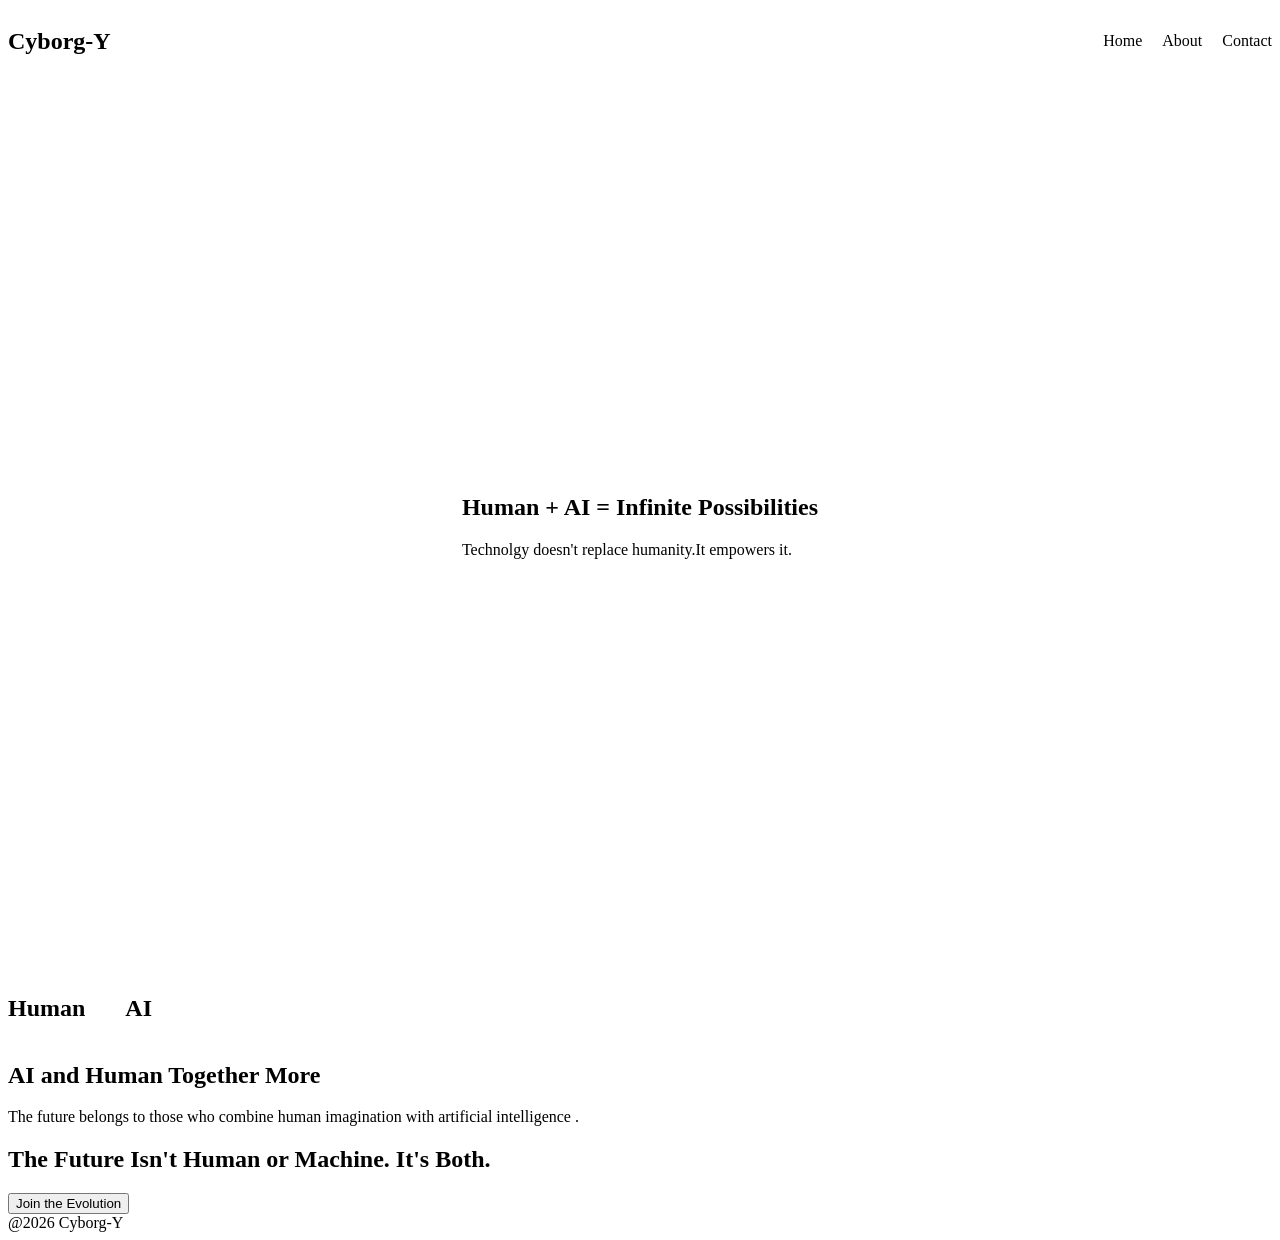
==== index.html @ 81e856c5 "Cyborg landing page project" ====
<!DOCTYPE html>
<html lang="en">
<head>
    <meta charset="UTF-8">
    <meta name="viewport" content="width=device-width, initial-scale=1.0">
    <title>Cyborg-Themed Landing Page</title>
    <link rel="stylesheet" href="style.css">
</head>
<body>
    <nav>
        <h1>Cyborg-Y</h1>
        <ul>
            <li>Home</li>
            <li>About</li>
            <li>Contact</li>
        </ul>
    </nav>
    <main>
        <section class="xyz">
                 <div class="main-text">
                    <h1>Human + AI = Infinite Possibilities</h1>
                    <p>Technolgy doesn't replace humanity.It empowers it.</p>
                 </div>
                 <div>
                    <img src="" alt="">
                 </div>
        </section>
        <section class="human">
            <div class="card">
                <h2>Human</h2>
                
            </div>
            <div class="card">
                <h2>AI</h2>
            </div>
        </section>
        <section id="future">
            <h1>AI and Human Together  More</h1>
            <p>
                The future belongs to those who combine human imagination with artificial intelligence .
            </p>
        </section>
        <section class="message">
            <h1>
                The Future Isn't Human or Machine.
                It's Both.
            </h1>
            
            <button>Join the Evolution</button>

        </section>
    </main>
    <footer>
        @2026 Cyborg-Y
    </footer>
</body>
</html>
---- style.css ----
nav{
    display : flex;
    justify-content : space-between;
    align-items : center;
}
.xyz{
    display : flex;
    justify-content : center ;
    align-items : center;
    min-height : 100vh;
    gap : 50 px;
}
.main-text{
    max-width : 1200px;
    margin:auto;
}
ul{
    display : flex;
    gap : 20px;
    align-items : center;
    list-style: none;
}
.human{
    display:flex;
    gap:40px ;
}
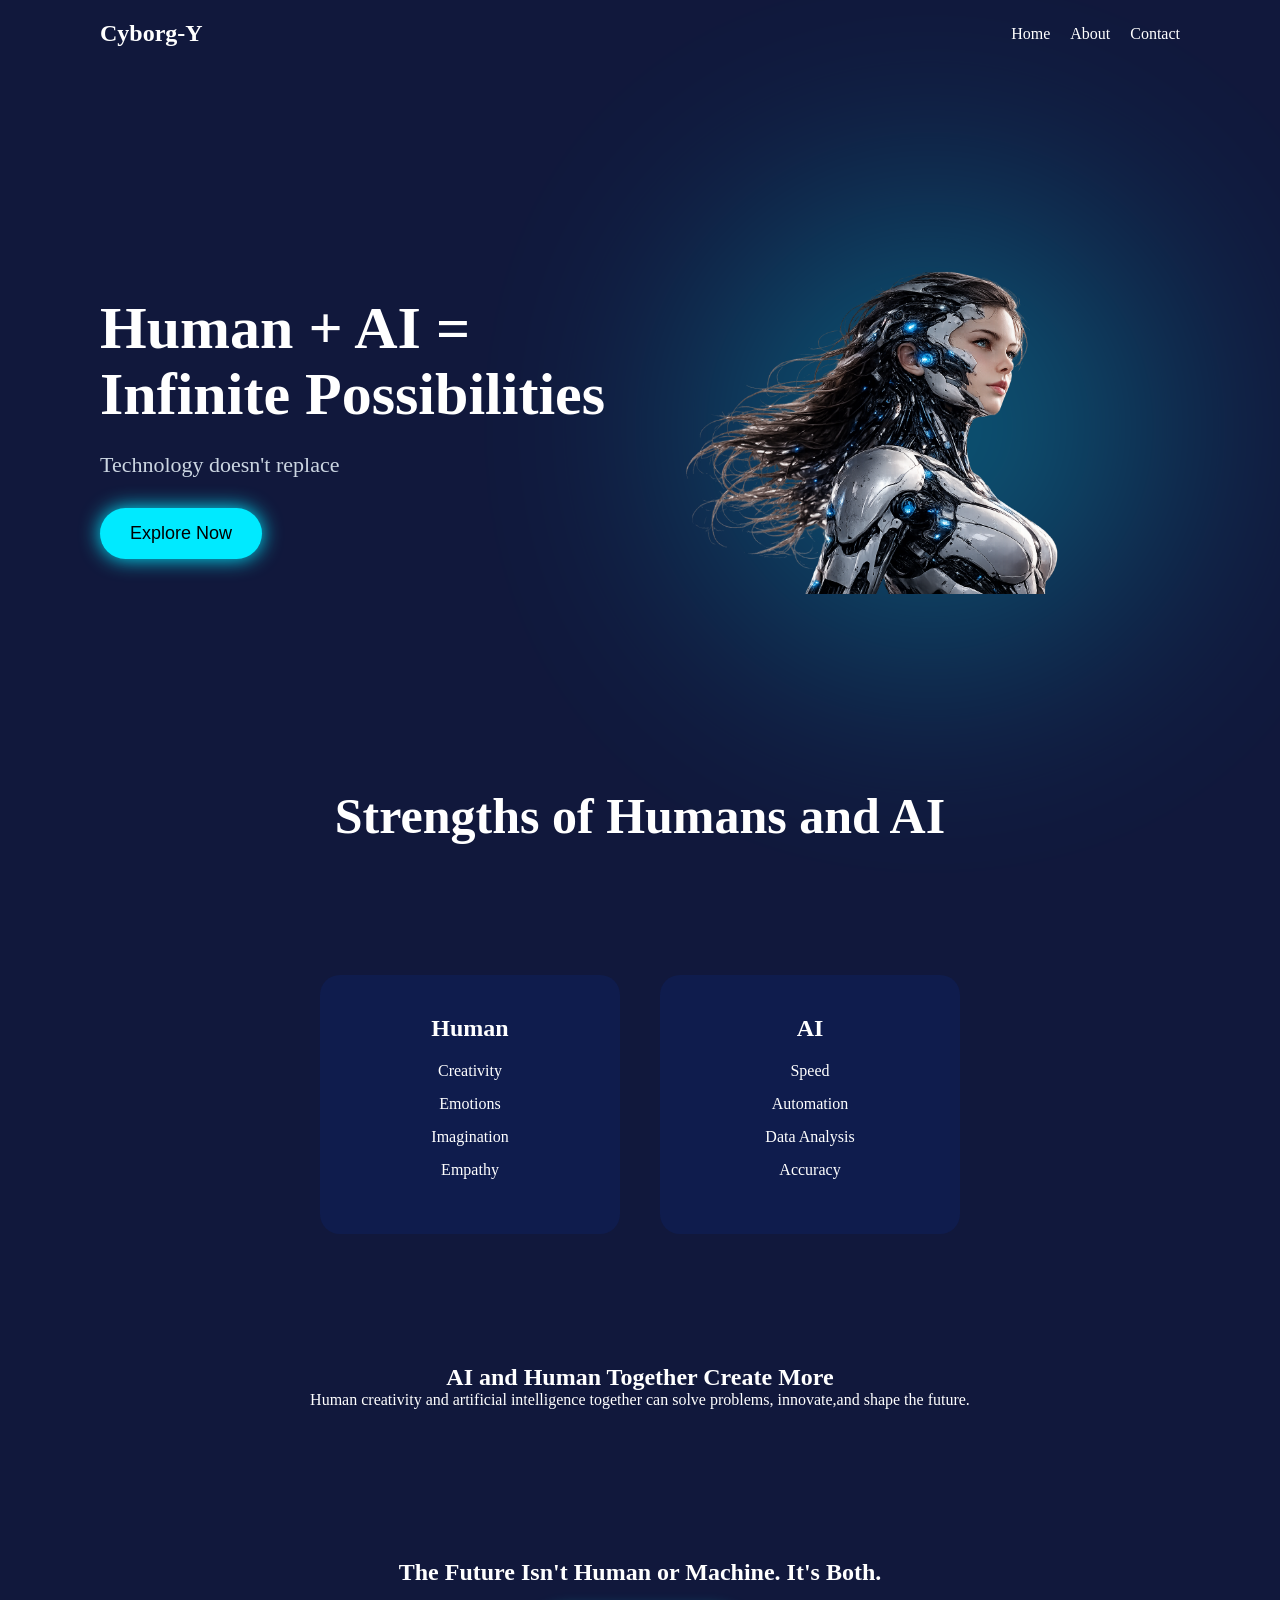
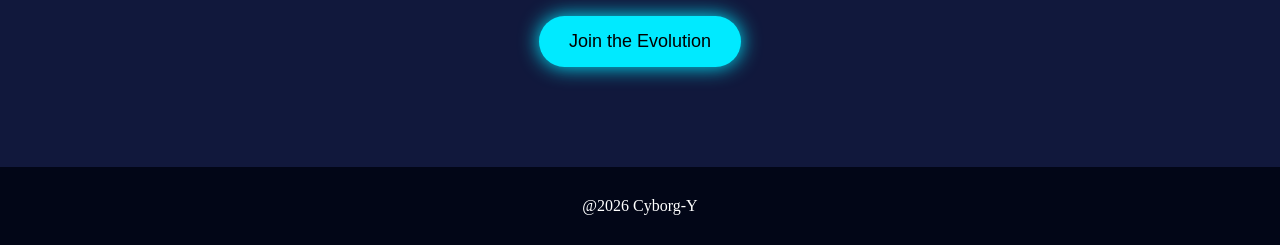
==== commit e87a7530: "update css and fix layout" ====
--- a/index.html
+++ b/index.html
@@ -19,25 +19,35 @@
         <section class="xyz">
                  <div class="main-text">
                     <h1>Human + AI = Infinite Possibilities</h1>
-                    <p>Technolgy doesn't replace humanity.It empowers it.</p>
+                    <p id="type"></p>
+                    <button class="explore-btn">Explore Now</button>
                  </div>
-                 <div>
-                    <img src="" alt="">
+                 <div class="main-img">
+                    <img src="cyborg-image.png" alt="Error" class="cyborg-img">
                  </div>
         </section>
-        <section class="human">
+        <h1 class="section-title">Strengths of Humans and AI</h1>
+            
+        <section class="human" id="human-ai">
             <div class="card">
                 <h2>Human</h2>
-                
+                <p>Creativity</p>
+                <p>Emotions</p>
+                <p>Imagination</p>
+                <p>Empathy</p>
             </div>
             <div class="card">
                 <h2>AI</h2>
+                <p>Speed</p>
+                <p>Automation</p>
+                <p>Data Analysis</p>
+                <p>Accuracy</p>
             </div>
         </section>
         <section id="future">
-            <h1>AI and Human Together  More</h1>
+            <h1>AI and Human Together Create More</h1>
             <p>
-                The future belongs to those who combine human imagination with artificial intelligence .
+                Human creativity and artificial intelligence together can solve problems, innovate,and shape the future.
             </p>
         </section>
         <section class="message">
@@ -46,12 +56,13 @@
                 It's Both.
             </h1>
             
-            <button>Join the Evolution</button>
+            <button class="join-btn">Join the Evolution</button>
 
         </section>
     </main>
     <footer>
         @2026 Cyborg-Y
     </footer>
+    <script src="script.js"></script>
 </body>
 </html>
--- a/style.css
+++ b/style.css
@@ -1,18 +1,24 @@
+*{
+    margin:0;
+    padding:0;
+    box-sizing : border-box;
+}
 nav{
     display : flex;
     justify-content : space-between;
     align-items : center;
+    padding:20px 100px;
 }
 .xyz{
     display : flex;
     justify-content : center ;
     align-items : center;
-    min-height : 100vh;
-    gap : 50 px;
+    min-height:80vh;
+    padding:0 100px;
+    gap:50px;
 }
 .main-text{
-    max-width : 1200px;
-    margin:auto;
+    max-width : 650px;
 }
 ul{
     display : flex;
@@ -22,5 +28,125 @@
 }
 .human{
     display:flex;
-    gap:40px ;
+    justify-content : center;
+    gap : 40px;
+    padding : 80px 100px;
+}
+.cyborg-img{
+    width : 500px;
+}
+.main-text h1{
+    font-size:60px;
+    line-height:1.1;
+}
+.main-text p{
+    margin-top:25px;
+    font-size:22px;
+    color:#666;
+}
+button{
+    margin-top:35px;
+    background:#00eaff;
+    box-shadow:0 0 20px #00eaff;
+}
+.main-text button{
+    margin-top:30px;
+    padding:15px 30px;
+    border:none;
+    border-radius:30px;
+    background:#00eaff;
+    cursor:pointer;
+    font-size:18px;
+}
+.main-text button:hover{
+    transform:scale(1.05);
+    box-shadow:0 0 20px #00eaff;
+}
+body{
+    background:#11183c;
+    color:white;
+}
+.main-text p{
+    color:#cbd5e1;
+}
+.card{
+    width:300px;
+    padding:40px;
+    background:#0f1c4d;
+    color:white;
+    border-radius:20px;
+    text-align:center;
+}
+.card h2{
+    margin-bottom:20px;
+
+}
+.card p{
+    margin:15px 0;
+}
+.card:hover{
+    transform:translateY(-10px);
+    box-shadow:0 0 25px #00eaff;
+    transition:0.3s;
+}
+#future{
+    text-align:center;
+    padding:50px 100px;
+}
+.message{
+    text-align:center;
+    padding:100px;
+}
+footer{
+    text-align:center;
+    padding:30px;
+    background:#020617;
+}
+.message button{
+    margin-top:30px;
+    padding:15px 30px;
+    border:none;
+    border-radius:30px;
+    background:#00eaff;
+    cursor:pointer;
+    font-size:18px;
+}
+.section-title{
+    text-align:center;
+    margin-bottom:50px;
+    font-size:50px;
+}
+.main-img{
+    position:relative;
+    display:flex;
+    justify-content:center;
+    align-items:center;
+}
+.main-img::before{
+    content:"";
+    position: absolute;
+    width: 450px;
+    height: 450px;
+    background:#00eaff;
+    border-radius:50%;
+    filter:blur(120px);
+    opacity:0.3;
+    z-index:-1;
+    top:50%;
+    left:50%;
+    transform: translate(-50%, -50%);
+    animation: glow 4s ease-in-out infinite;
+
+}
+@keyframes glow{
+    0%{
+        transform: translate(-50%, -50%) scale(1);
+    }
+    50%{
+        transform: translate(-50%, -50%) scale(1.1);
+    
+    }
+    100%{
+        transform: translate(-50%, -50%) scale(1);
+    }
 }
